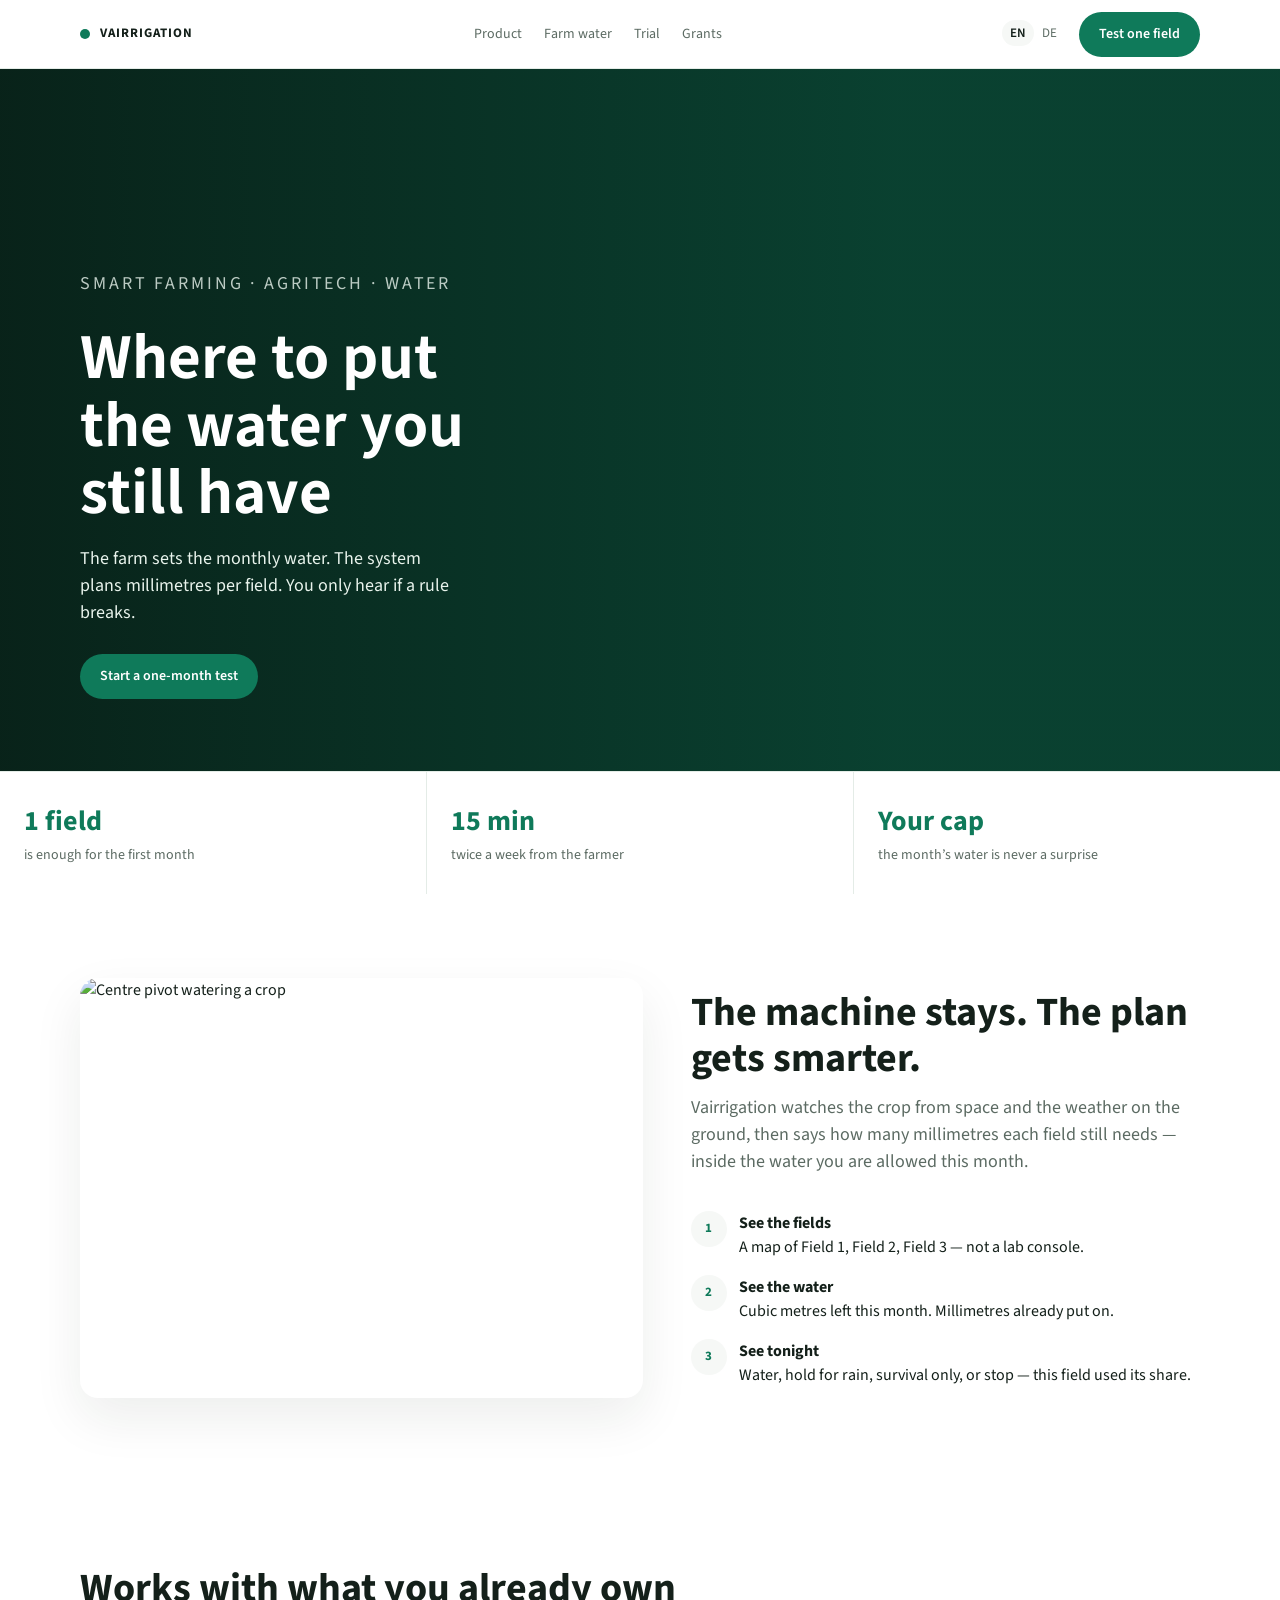
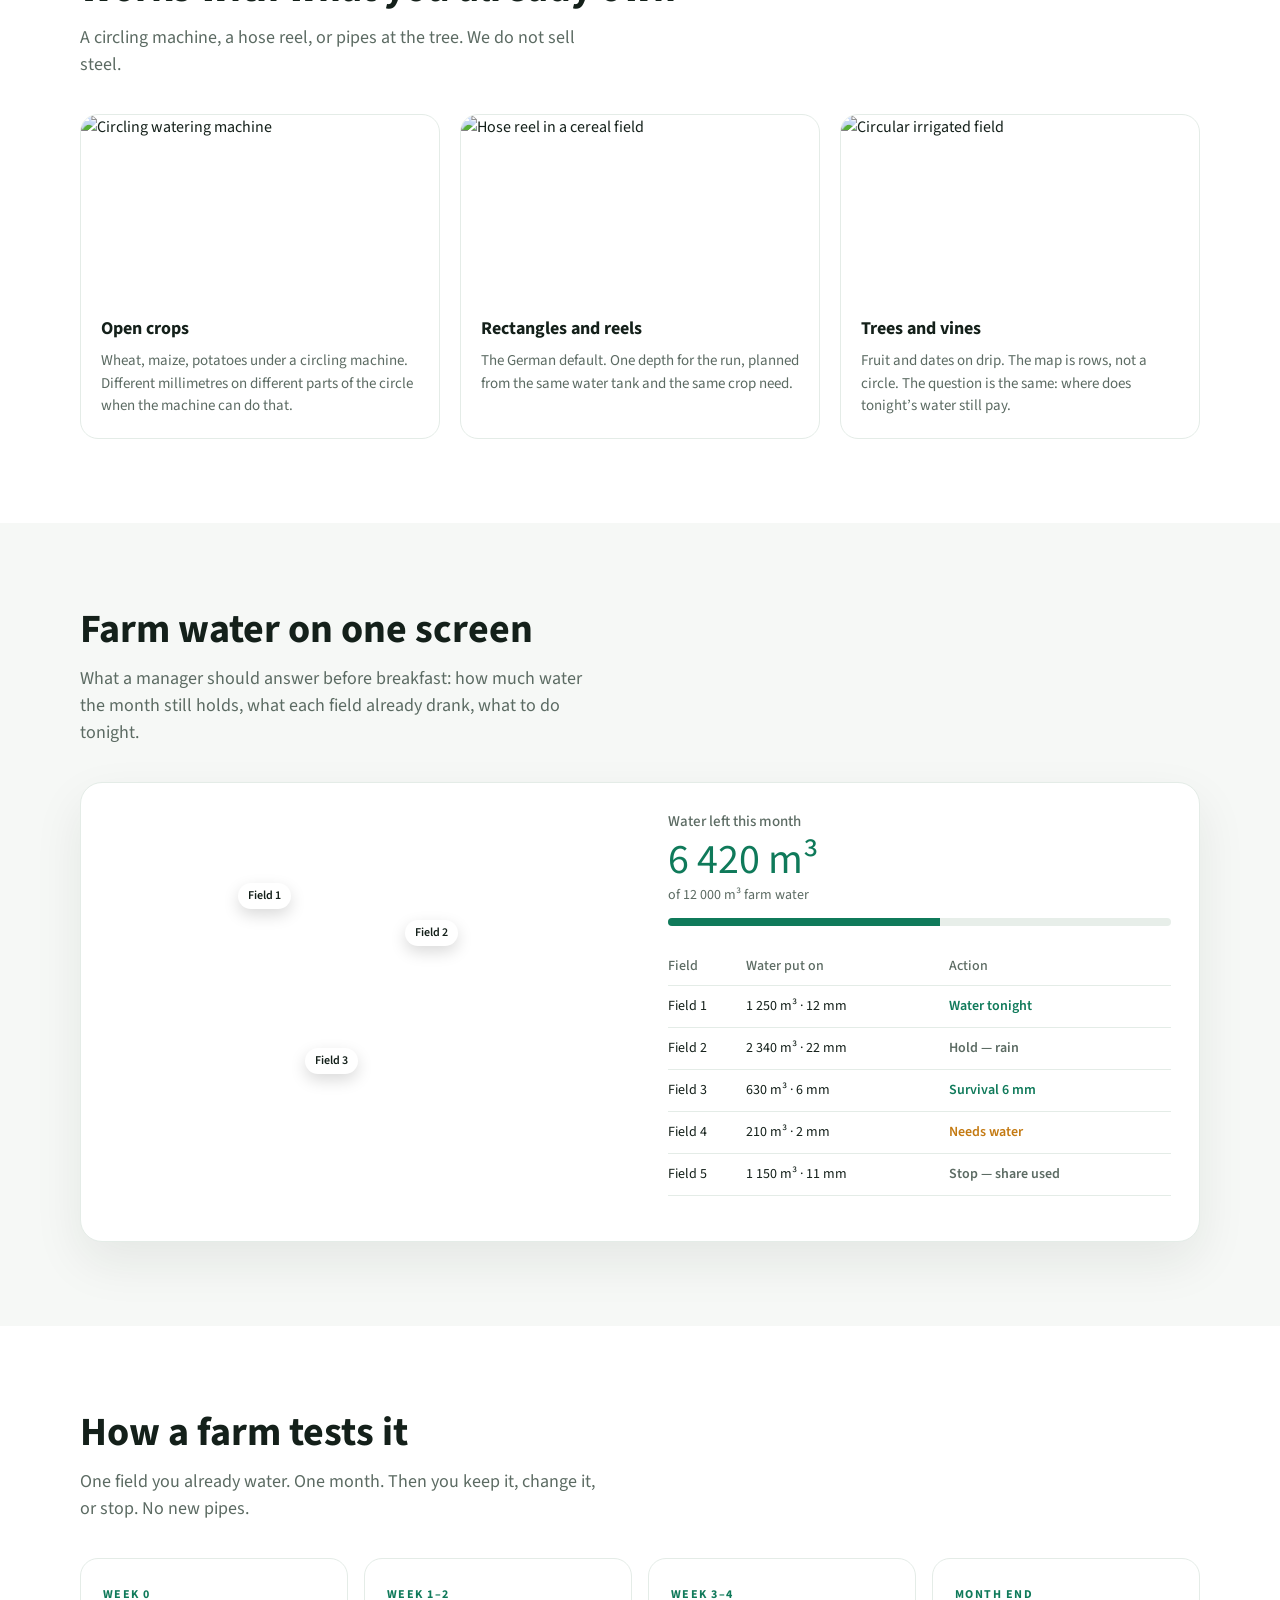
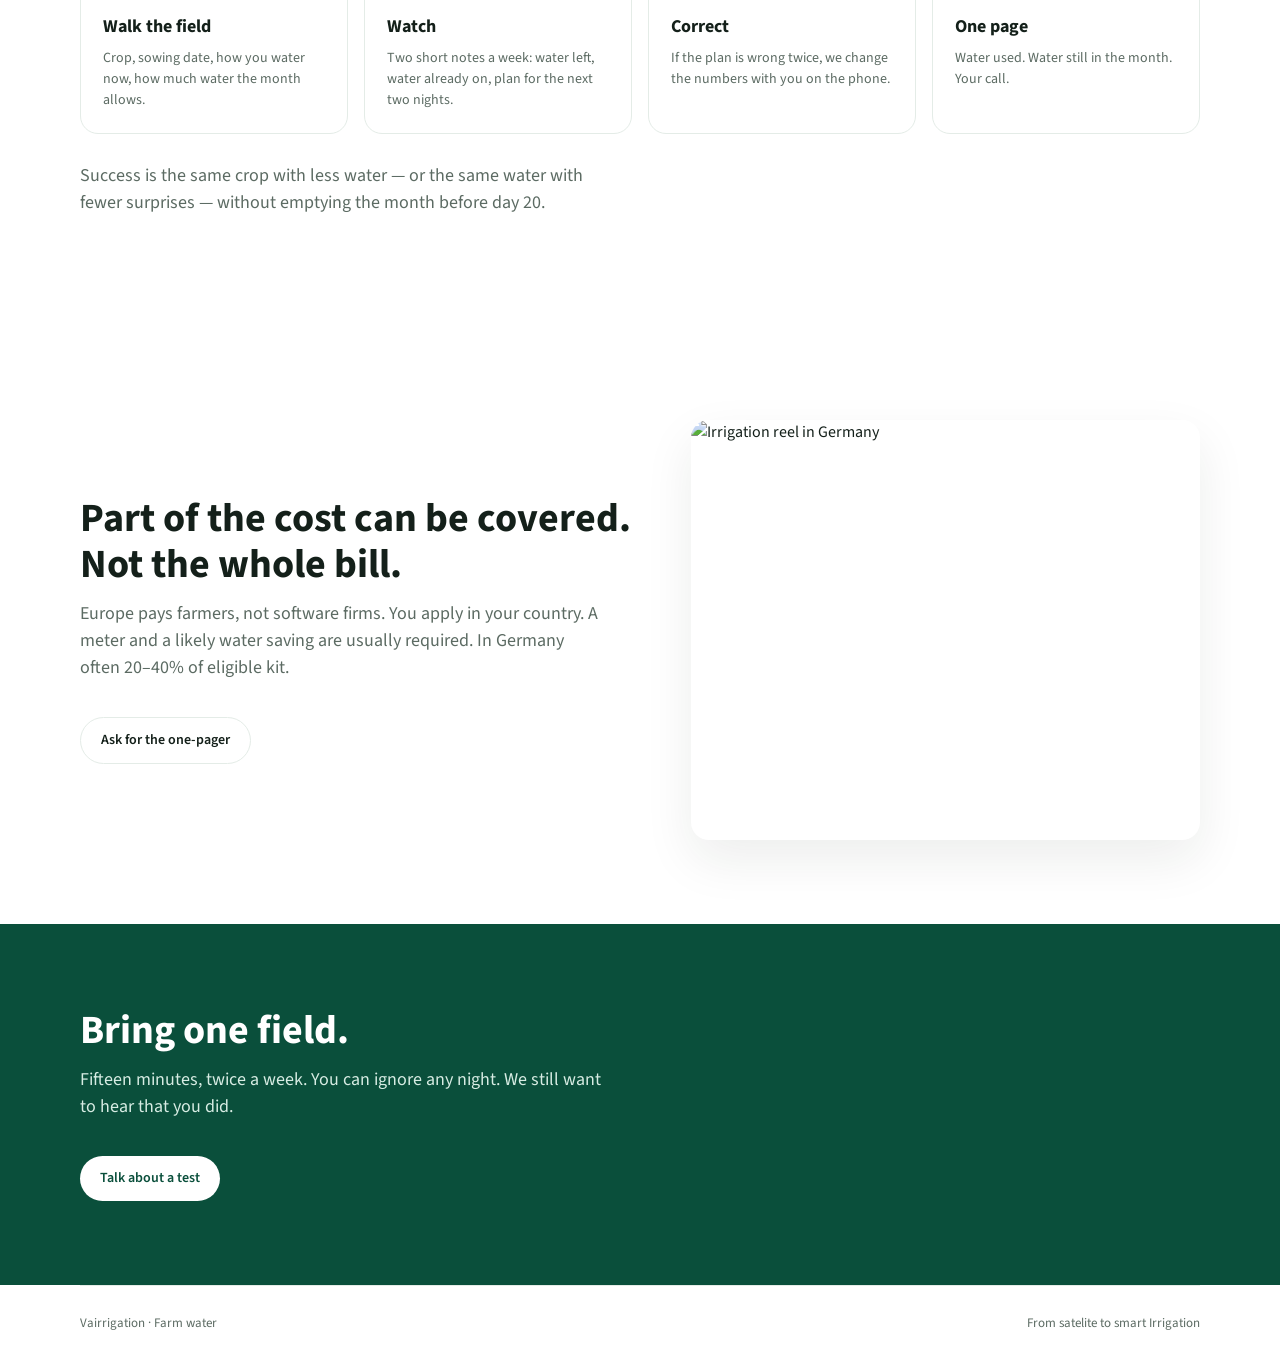
==== index.html @ 5b52a4b7 "Add files via upload" ====
<!DOCTYPE html>
<html lang="en">
<head>
  <meta charset="utf-8" />
  <meta name="viewport" content="width=device-width, initial-scale=1" />
  <title>Vairrigation — Water where the crop still pays</title>
  <link rel="preconnect" href="https://fonts.googleapis.com" />
  <link href="https://fonts.googleapis.com/css2?family=Source+Sans+3:wght@400;500;600;700&display=swap" rel="stylesheet" />
  <link rel="stylesheet" href="styles.css" />
</head>
<body>
  <nav>
    <div class="wrap">
      <a class="brand" href="#top"><i></i> VAIRRIGATION</a>
      <ul>
        <li><a href="#product">Product</a></li>
        <li><a href="#water">Farm water</a></li>
        <li><a href="#trial">Trial</a></li>
        <li><a href="#grants">Grants</a></li>
      </ul>
      <div class="nav-right">
        <div class="lang"><a class="on" href="index.html">EN</a><a href="de.html">DE</a></div>
        <a class="btn" href="#trial">Test one field</a>
      </div>
    </div>
  </nav>

  <header class="hero" id="top">
    <div class="hero-bg" aria-hidden="true">
      <div class="hero-slide s1"></div>
      <div class="hero-slide s2"></div>
      <div class="hero-slide s3"></div>
    </div>
    <div class="wrap">
      <p class="kicker">Smart farming · Agritech · Water</p>
      <h1>Where to put the water you still have</h1>
      <p>The farm sets the monthly water. The system plans millimetres per field. You only hear if a rule breaks.</p>
      <div class="hero-actions">
        <a class="btn" href="#trial">Start a one-month test</a>
      </div>
    </div>
  </header>

  <div class="stats">
    <div class="wrap" style="display:contents">
      <div><strong>1 field</strong><span>is enough for the first month</span></div>
      <div><strong>15 min</strong><span>twice a week from the farmer</span></div>
      <div><strong>Your cap</strong><span>the month’s water is never a surprise</span></div>
    </div>
  </div>

  <section id="product">
    <div class="wrap split">
      <img src="images/uNB9n.jpg" alt="Centre pivot watering a crop" />
      <div>
        <h2>The machine stays. The plan gets smarter.</h2>
        <p class="lede">Vairrigation watches the crop from space and the weather on the ground, then says how many millimetres each field still needs — inside the water you are allowed this month.</p>
        <ul class="list">
          <li><span class="num">1</span><div><strong>See the fields</strong><br />A map of Field 1, Field 2, Field 3 — not a lab console.</div></li>
          <li><span class="num">2</span><div><strong>See the water</strong><br />Cubic metres left this month. Millimetres already put on.</div></li>
          <li><span class="num">3</span><div><strong>See tonight</strong><br />Water, hold for rain, survival only, or stop — this field used its share.</div></li>
        </ul>
      </div>
    </div>
  </section>

  <section>
    <div class="wrap">
      <h2>Works with what you already own</h2>
      <p class="lede">A circling machine, a hose reel, or pipes at the tree. We do not sell steel.</p>
      <div class="cards">
        <article class="card">
          <img src="images/rwv1X.jpg" alt="Circling watering machine" />
          <div>
            <h3>Open crops</h3>
            <p>Wheat, maize, potatoes under a circling machine. Different millimetres on different parts of the circle when the machine can do that.</p>
          </div>
        </article>
        <article class="card">
          <img src="images/AExFt.jpg" alt="Hose reel in a cereal field" />
          <div>
            <h3>Rectangles and reels</h3>
            <p>The German default. One depth for the run, planned from the same water tank and the same crop need.</p>
          </div>
        </article>
        <article class="card">
          <img src="images/iKPam.jpg" alt="Circular irrigated field" />
          <div>
            <h3>Trees and vines</h3>
            <p>Fruit and dates on drip. The map is rows, not a circle. The question is the same: where does tonight’s water still pay.</p>
          </div>
        </article>
      </div>
    </div>
  </section>

  <section class="dash" id="water">
    <div class="wrap">
      <h2>Farm water on one screen</h2>
      <p class="lede">What a manager should answer before breakfast: how much water the month still holds, what each field already drank, what to do tonight.</p>
      <div class="dash-frame">
        <div class="dash-map">
          <span class="pin" style="top:22%;left:28%">Field 1</span>
          <span class="pin" style="top:30%;left:58%">Field 2</span>
          <span class="pin" style="top:58%;left:40%">Field 3</span>
        </div>
        <div class="dash-side">
          <h3>Water left this month</h3>
          <div class="big">6 420 m³</div>
          <p style="color:var(--muted);font-size:14px">of 12 000 m³ farm water</p>
          <div class="bar"><span></span></div>
          <table>
            <thead>
              <tr><th>Field</th><th>Water put on</th><th>Action</th></tr>
            </thead>
            <tbody>
              <tr><td>Field 1</td><td>1 250 m³ · 12 mm</td><td class="tag go">Water tonight</td></tr>
              <tr><td>Field 2</td><td>2 340 m³ · 22 mm</td><td class="tag wait">Hold — rain</td></tr>
              <tr><td>Field 3</td><td>630 m³ · 6 mm</td><td class="tag go">Survival 6 mm</td></tr>
              <tr><td>Field 4</td><td>210 m³ · 2 mm</td><td class="tag alert">Needs water</td></tr>
              <tr><td>Field 5</td><td>1 150 m³ · 11 mm</td><td class="tag wait">Stop — share used</td></tr>
            </tbody>
          </table>
        </div>
      </div>
    </div>
  </section>

  <section id="trial">
    <div class="wrap">
      <h2>How a farm tests it</h2>
      <p class="lede">One field you already water. One month. Then you keep it, change it, or stop. No new pipes.</p>
      <div class="steps">
        <div class="step"><span>Week 0</span><h3>Walk the field</h3><p>Crop, sowing date, how you water now, how much water the month allows.</p></div>
        <div class="step"><span>Week 1–2</span><h3>Watch</h3><p>Two short notes a week: water left, water already on, plan for the next two nights.</p></div>
        <div class="step"><span>Week 3–4</span><h3>Correct</h3><p>If the plan is wrong twice, we change the numbers with you on the phone.</p></div>
        <div class="step"><span>Month end</span><h3>One page</h3><p>Water used. Water still in the month. Your call.</p></div>
      </div>
      <p class="lede" style="margin-top:28px">Success is the same crop with less water — or the same water with fewer surprises — without emptying the month before day 20.</p>
    </div>
  </section>

  <section id="grants">
    <div class="wrap split">
      <div>
        <h2>Part of the cost can be covered. Not the whole bill.</h2>
        <p class="lede">Europe pays farmers, not software firms. You apply in your country. A meter and a likely water saving are usually required. In Germany often 20–40% of eligible kit.</p>
        <a class="btn ghost" href="mailto:hello@vairrigation.com">Ask for the one-pager</a>
      </div>
      <img src="images/AExFt.jpg" alt="Irrigation reel in Germany" />
    </div>
  </section>

  <section class="cta">
    <div class="wrap">
      <h2>Bring one field.</h2>
      <p class="lede">Fifteen minutes, twice a week. You can ignore any night. We still want to hear that you did.</p>
      <a class="btn" href="mailto:hello@vairrigation.com">Talk about a test</a>
    </div>
  </section>

  <div class="wrap">
    <footer>
      <span>Vairrigation · Farm water</span>
      <span>From satelite to smart Irrigation</span>
    </footer>
  </div>
</body>
</html>
---- styles.css ----
:root {
  --green: #0f7a5a;
  --green-dark: #0a4f3b;
  --ink: #14201a;
  --muted: #5c6b63;
  --line: #e4ece7;
  --paper: #f6f8f6;
  --white: #ffffff;
  --amber: #c47a12;
  --radius: 18px;
  --shadow: 0 20px 50px rgba(20, 32, 26, 0.08);
  --max: 1120px;
}
* { box-sizing: border-box; margin: 0; padding: 0; }
html { scroll-behavior: smooth; }
body {
  font-family: "Source Sans 3", "Segoe UI", sans-serif;
  color: var(--ink);
  background: var(--white);
  line-height: 1.5;
}
img { max-width: 100%; display: block; }
a { color: inherit; text-decoration: none; }
.wrap { width: min(var(--max), calc(100% - 40px)); margin: 0 auto; }

nav {
  position: sticky; top: 0; z-index: 20;
  background: rgba(255,255,255,0.92);
  backdrop-filter: blur(12px);
  border-bottom: 1px solid var(--line);
}
nav .wrap { display: flex; align-items: center; justify-content: space-between; height: 68px; gap: 16px; }
.brand { display: flex; align-items: center; gap: 10px; font-weight: 700; letter-spacing: 0.08em; font-size: 13px; }
.brand i { width: 10px; height: 10px; background: var(--green); border-radius: 50%; display: inline-block; }
nav ul { display: flex; gap: 22px; list-style: none; font-size: 14px; color: var(--muted); }
nav ul a:hover { color: var(--ink); }
.nav-right { display: flex; align-items: center; gap: 14px; }
.lang { font-size: 13px; color: var(--muted); }
.lang a { padding: 4px 8px; border-radius: 999px; }
.lang a.on { background: var(--paper); color: var(--ink); font-weight: 600; }
.btn {
  display: inline-flex; align-items: center; justify-content: center;
  background: var(--green); color: white; border: 0;
  padding: 12px 20px; border-radius: 999px; font-weight: 600; font-size: 14px;
}
.btn.ghost { background: transparent; color: var(--ink); border: 1px solid var(--line); }
.btn:hover { background: var(--green-dark); color: white; }

.hero {
  position: relative; min-height: 78vh;
  display: grid; align-items: end;
  color: white;
  background: #0a4f3b;
  overflow: hidden;
}
.hero-bg {
  position: absolute; inset: 0;
  pointer-events: none;
}
.hero-slide {
  position: absolute; inset: -8%;
  background-position: center;
  background-size: cover;
  background-repeat: no-repeat;
  opacity: 0;
  animation: heroFade 36s ease-in-out infinite, heroDrift 36s ease-in-out infinite;
}
.hero-slide.s1 {
  background-image: url("images/hero1-web.jpg");
  animation-delay: 0s, 0s;
}
.hero-slide.s2 {
  background-image: url("images/hero2-web.jpg");
  animation-delay: 12s, 12s;
}
.hero-slide.s3 {
  background-image: url("images/hero3-web.jpg");
  animation-delay: 24s, 24s;
}
@keyframes heroFade {
  0% { opacity: 0; }
  8% { opacity: 1; }
  30% { opacity: 1; }
  38% { opacity: 0; }
  100% { opacity: 0; }
}
@keyframes heroDrift {
  0% { transform: scale(1.08) translate(0, 0); }
  50% { transform: scale(1.12) translate(-1.5%, -1%); }
  100% { transform: scale(1.08) translate(0, 0); }
}
.hero::before {
  content: ""; position: absolute; inset: 0;
  background: linear-gradient(90deg, rgba(8,22,16,0.78) 0%, rgba(8,22,16,0.25) 70%);
  z-index: 1;
}
.hero .wrap { position: relative; z-index: 2; padding: 80px 0 72px; }
@media (prefers-reduced-motion: reduce) {
  .hero-slide { animation: none; opacity: 0; transform: none; }
  .hero-slide.s1 { opacity: 1; }
}
.kicker { letter-spacing: 0.16em; text-transform: uppercase; font-size: 12px; opacity: 0.8; margin-bottom: 16px; }
.hero h1 { font-size: clamp(36px, 6vw, 64px); line-height: 1.05; max-width: 14ch; font-weight: 650; }
.hero p { max-width: 42ch; margin: 18px 0 28px; font-size: 18px; color: #e8f3ec; }
.hero-actions { display: flex; gap: 12px; flex-wrap: wrap; }

.stats {
  display: grid; grid-template-columns: repeat(3, 1fr);
  gap: 1px; background: var(--line);
  border-top: 1px solid var(--line);
}
.stats div { background: white; padding: 28px 24px; }
.stats strong { display: block; font-size: 28px; color: var(--green); }
.stats span { color: var(--muted); font-size: 14px; }

section { padding: 84px 0; }
h2 { font-size: clamp(28px, 4vw, 40px); line-height: 1.15; margin-bottom: 12px; }
.lede { color: var(--muted); max-width: 58ch; margin-bottom: 36px; font-size: 18px; }

.split { display: grid; grid-template-columns: 1.05fr 0.95fr; gap: 48px; align-items: center; }
.split img { border-radius: var(--radius); box-shadow: var(--shadow); height: 420px; width: 100%; object-fit: cover; }
.list { list-style: none; display: grid; gap: 16px; }
.list li { display: grid; grid-template-columns: 36px 1fr; gap: 12px; }
.num {
  width: 36px; height: 36px; border-radius: 50%;
  background: var(--paper); color: var(--green); display: grid; place-items: center; font-weight: 700; font-size: 13px;
}

.cards { display: grid; grid-template-columns: repeat(3, 1fr); gap: 20px; }
.card { border: 1px solid var(--line); border-radius: var(--radius); overflow: hidden; background: white; }
.card img { height: 180px; width: 100%; object-fit: cover; }
.card div { padding: 20px; }
.card h3 { margin-bottom: 8px; font-size: 18px; }
.card p { color: var(--muted); font-size: 15px; }

.dash {
  background: var(--paper);
}
.dash-frame {
  background: white; border-radius: 22px; box-shadow: var(--shadow);
  display: grid; grid-template-columns: 1fr 1fr; min-height: 460px; overflow: hidden;
  border: 1px solid var(--line);
}
.dash-map {
  background: url("images/ijAnb.jpg") center/cover no-repeat; position: relative; min-height: 360px;
}
.pin {
  position: absolute; background: white; border-radius: 999px; padding: 4px 10px;
  font-size: 12px; font-weight: 600; box-shadow: 0 6px 16px rgba(0,0,0,0.15);
}
.dash-side { padding: 28px; }
.dash-side h3 { font-size: 15px; color: var(--muted); font-weight: 500; }
.big { font-size: 42px; color: var(--green); line-height: 1; margin: 6px 0 4px; }
.bar { height: 8px; background: #e7eee9; border-radius: 99px; margin: 12px 0 22px; overflow: hidden; }
.bar span { display: block; height: 100%; width: 54%; background: var(--green); }
table { width: 100%; border-collapse: collapse; font-size: 14px; }
th { text-align: left; color: var(--muted); font-weight: 500; padding: 8px 0; border-bottom: 1px solid var(--line); }
td { padding: 10px 0; border-bottom: 1px solid var(--line); }
.tag { font-weight: 600; }
.tag.go { color: var(--green); }
.tag.wait { color: var(--muted); }
.tag.alert { color: var(--amber); }

.steps { display: grid; grid-template-columns: repeat(4, 1fr); gap: 16px; }
.step { background: white; border: 1px solid var(--line); border-radius: var(--radius); padding: 22px; }
.step span { color: var(--green); font-size: 12px; letter-spacing: 0.12em; text-transform: uppercase; font-weight: 700; }
.step h3 { margin: 8px 0; font-size: 18px; }
.step p { color: var(--muted); font-size: 14px; }

.cta {
  background: var(--green-dark); color: white;
}
.cta h2 { color: white; }
.cta p { color: #d7ece3; }
.cta .btn { background: white; color: var(--green-dark); }

footer {
  padding: 28px 0; border-top: 1px solid var(--line);
  display: flex; justify-content: space-between; color: var(--muted); font-size: 13px;
}

@media (max-width: 900px) {
  nav ul { display: none; }
  .split, .cards, .dash-frame, .steps, .stats { grid-template-columns: 1fr; }
  .hero { min-height: 70vh; }
}
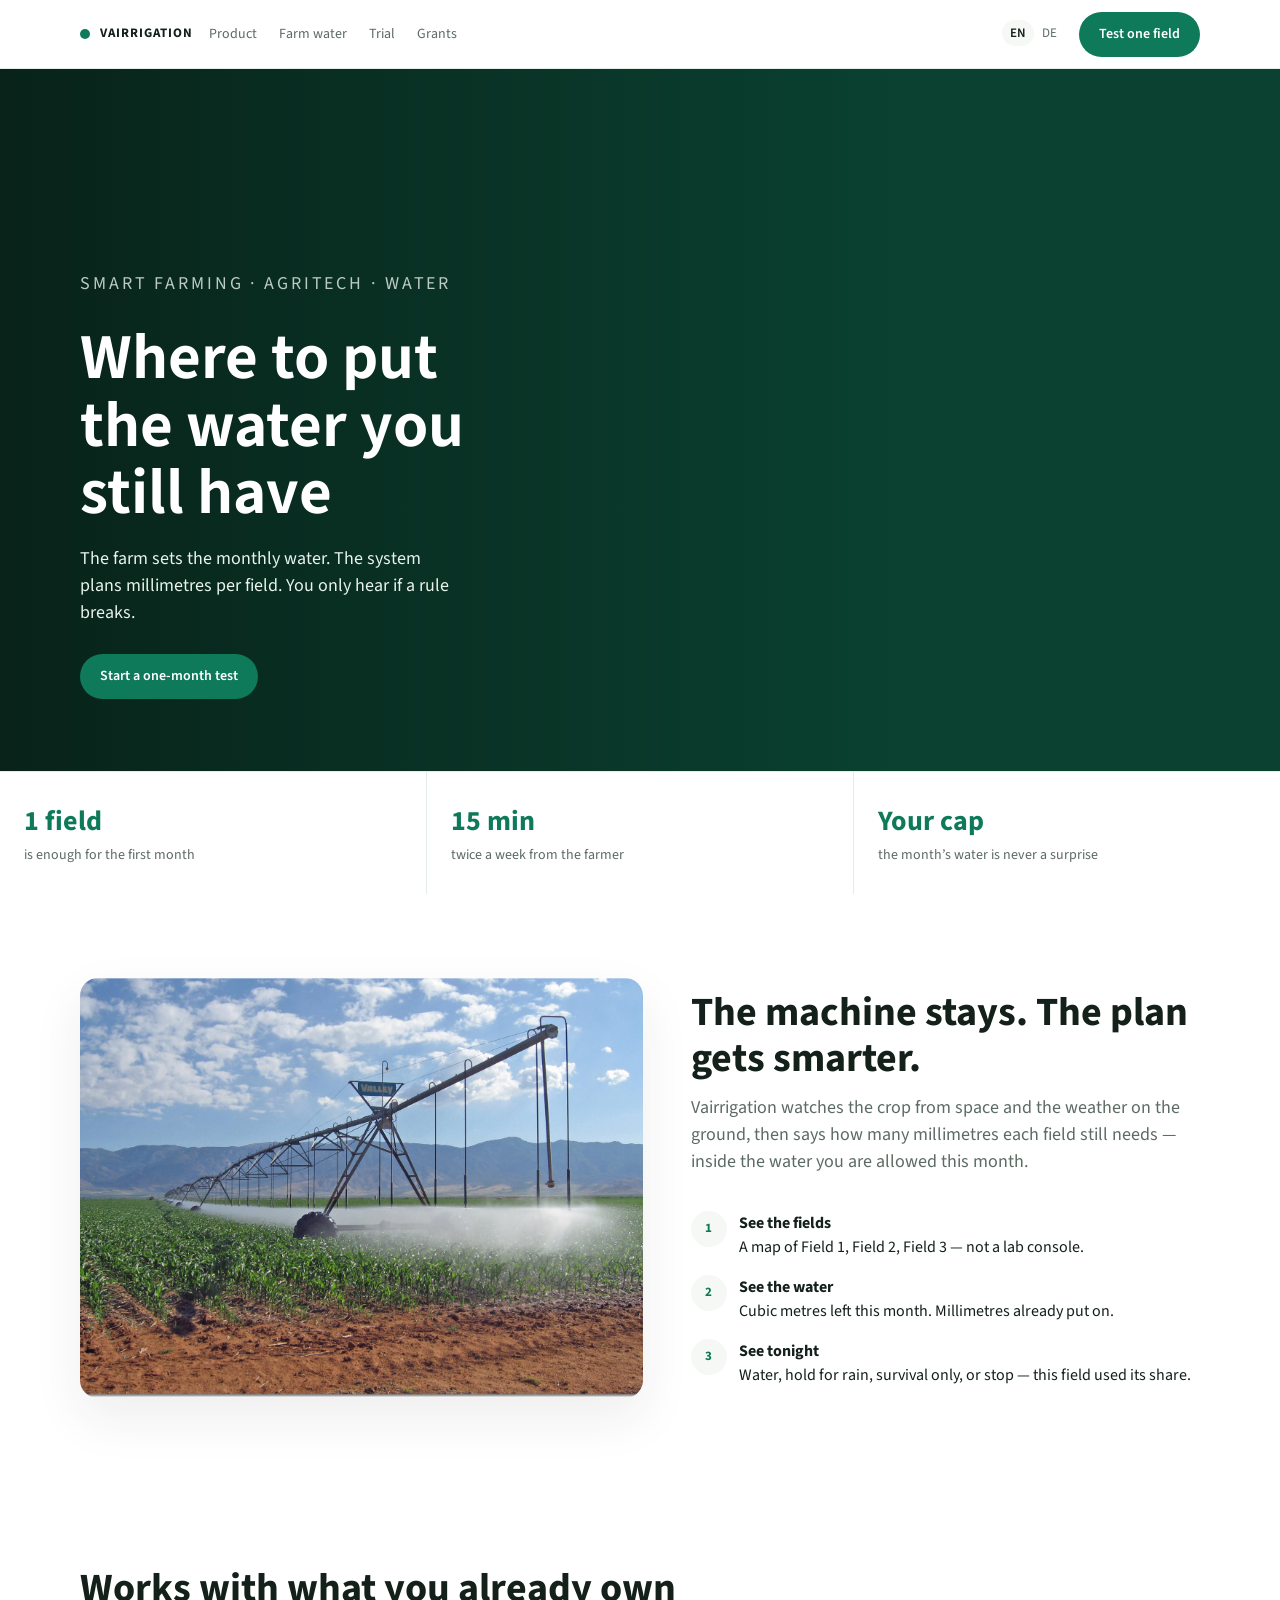
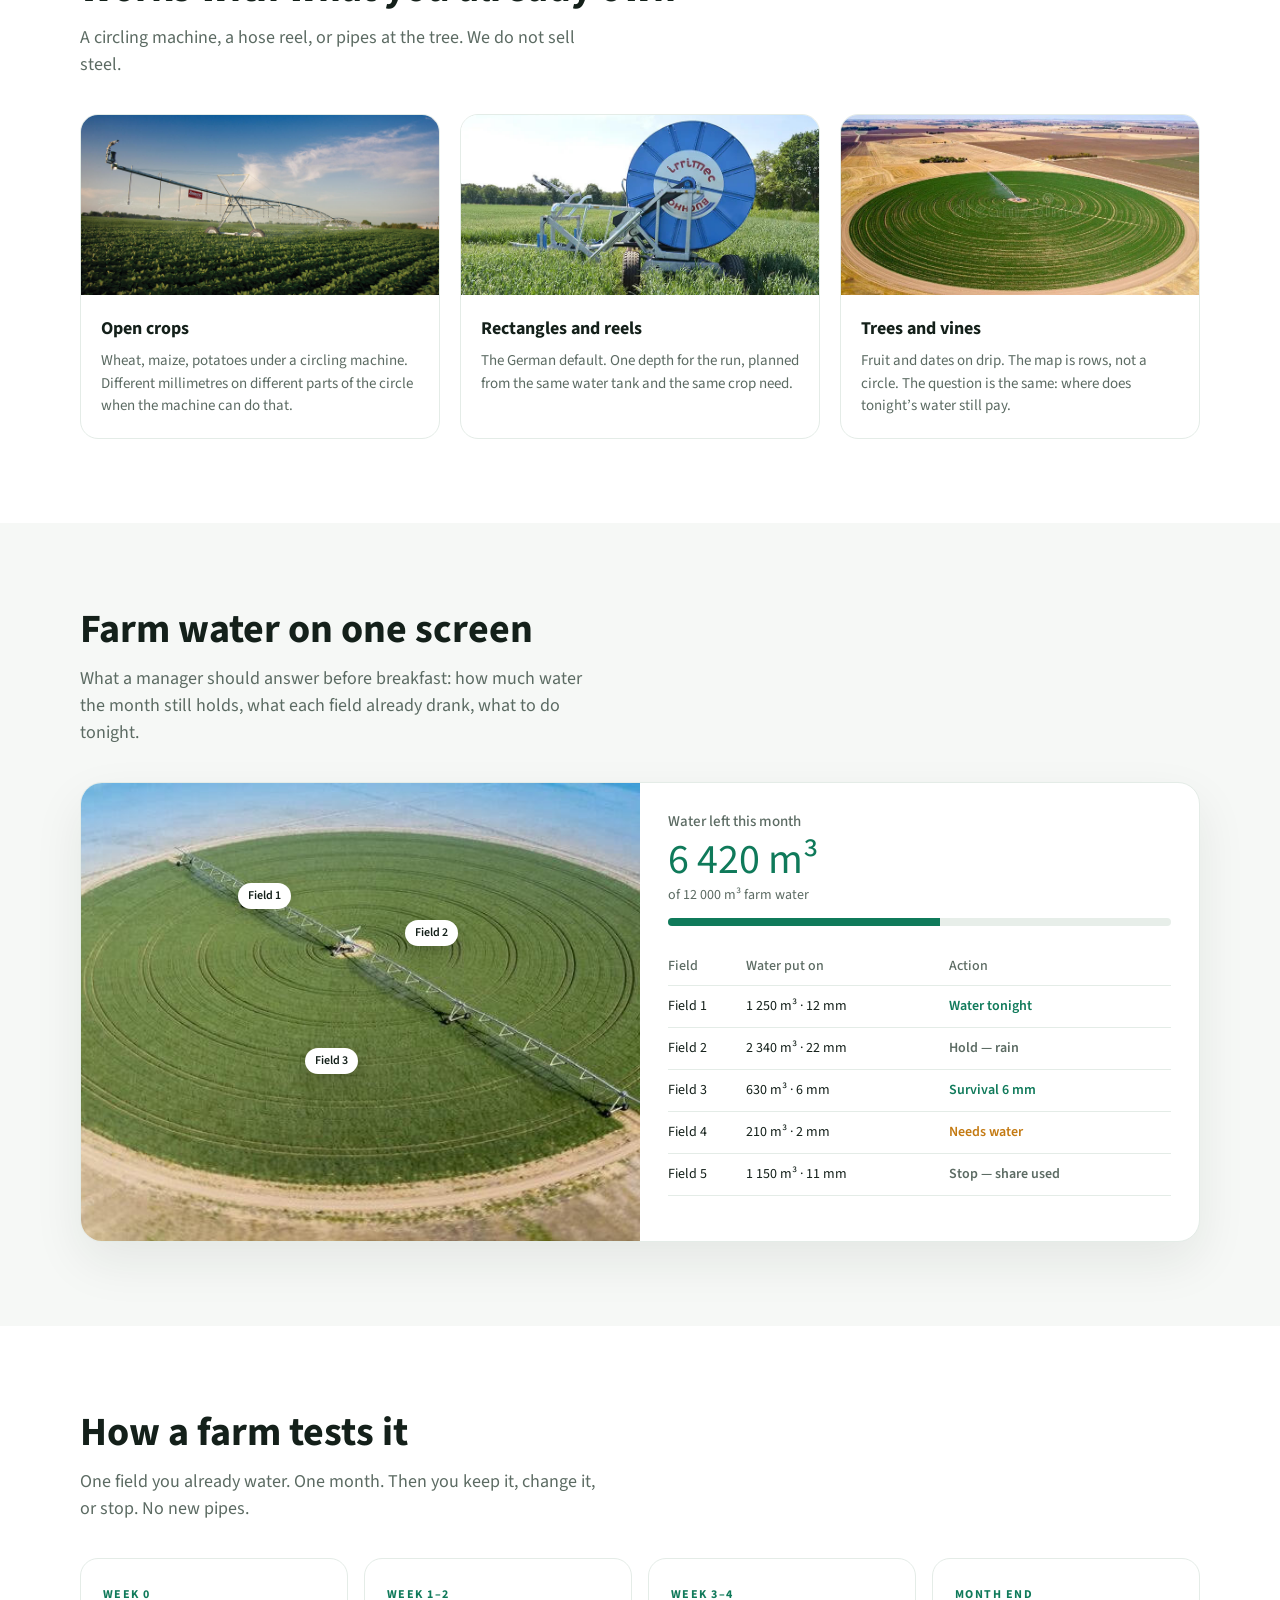
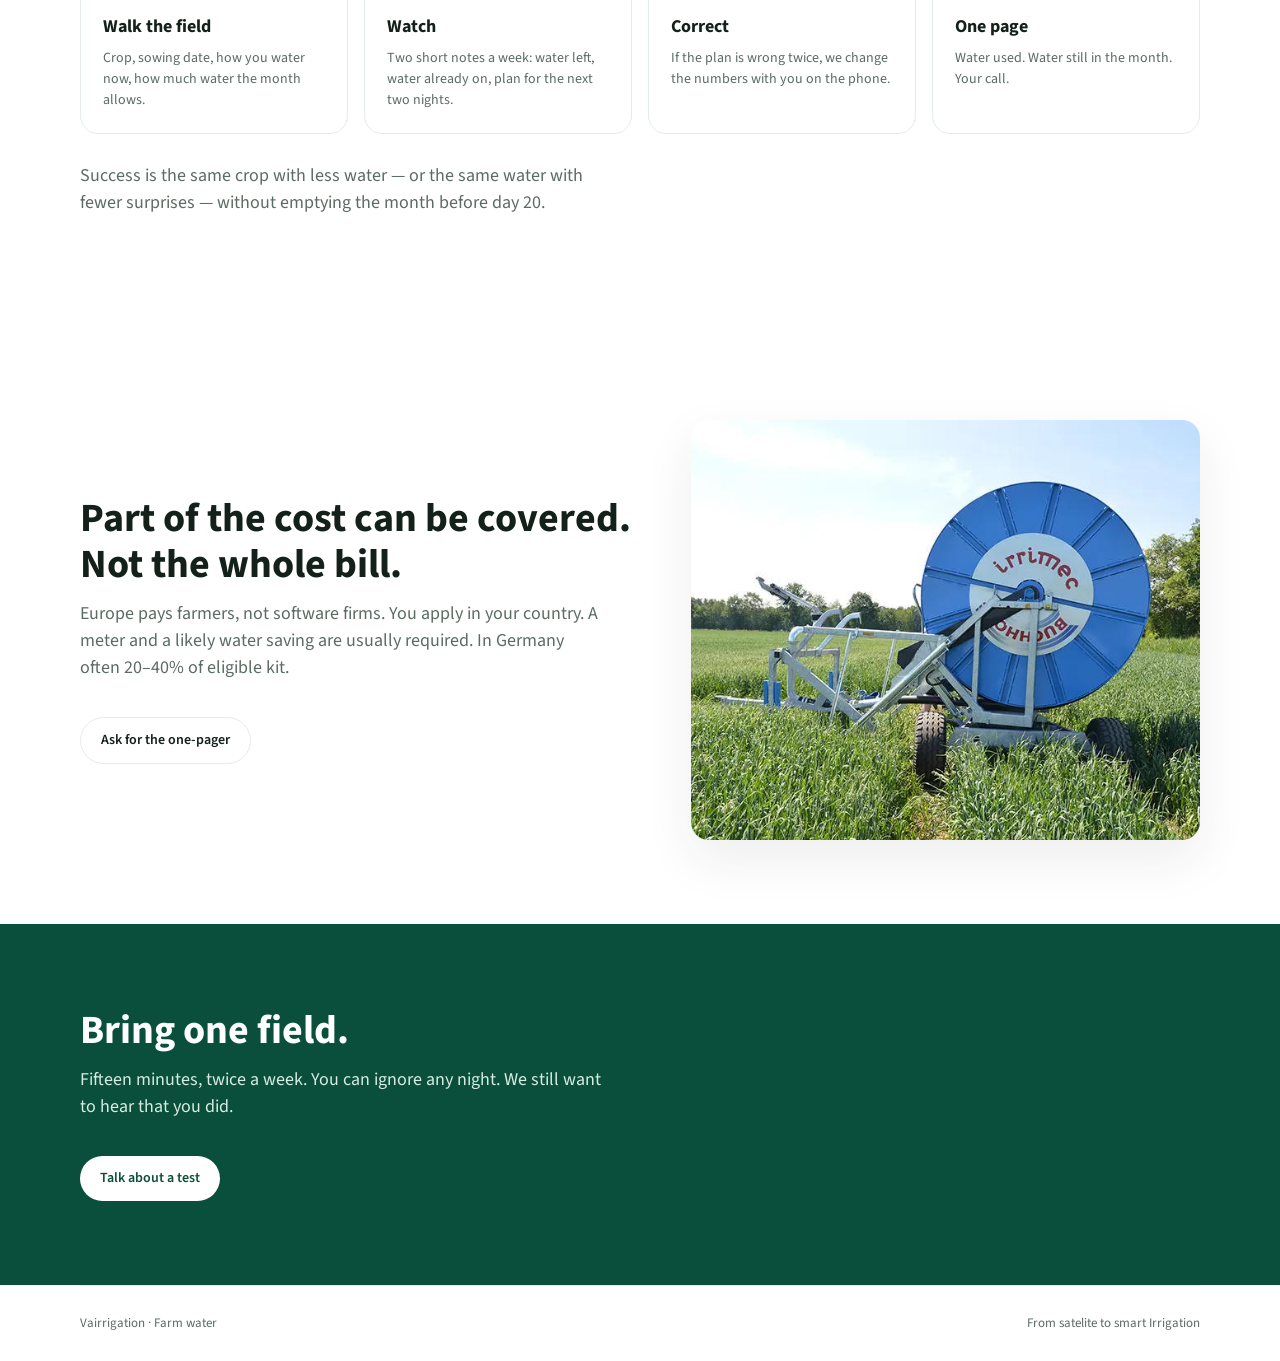
==== commit 73f2dd5d: "Add accessible mobile navigation and focus improvements Co-authored-by: rwx-777 <26744048+rwx-777@us" ====
--- a/index.html
+++ b/index.html
@@ -9,22 +9,26 @@
   <link rel="stylesheet" href="styles.css" />
 </head>
 <body>
-  <nav>
+  <nav aria-label="Primary">
     <div class="wrap">
-      <a class="brand" href="#top"><i></i> VAIRRIGATION</a>
-      <ul>
-        <li><a href="#product">Product</a></li>
-        <li><a href="#water">Farm water</a></li>
-        <li><a href="#trial">Trial</a></li>
-        <li><a href="#grants">Grants</a></li>
-      </ul>
-      <div class="nav-right">
-        <div class="lang"><a class="on" href="index.html">EN</a><a href="de.html">DE</a></div>
-        <a class="btn" href="#trial">Test one field</a>
+      <a class="brand" href="#top"><i aria-hidden="true"></i> VAIRRIGATION</a>
+      <button class="menu-toggle" type="button" aria-label="Toggle navigation menu" aria-expanded="false" aria-controls="primary-navigation">Menu</button>
+      <div class="nav-menu" id="primary-navigation">
+        <ul>
+          <li><a href="#product">Product</a></li>
+          <li><a href="#water">Farm water</a></li>
+          <li><a href="#trial">Trial</a></li>
+          <li><a href="#grants">Grants</a></li>
+        </ul>
+        <div class="nav-right">
+          <div class="lang"><a class="on" href="index.html">EN</a><a href="de.html">DE</a></div>
+          <a class="btn" href="#trial">Test one field</a>
+        </div>
       </div>
     </div>
   </nav>
 
+  <main>
   <header class="hero" id="top">
     <div class="hero-bg" aria-hidden="true">
       <div class="hero-slide s1"></div>
@@ -109,18 +113,20 @@
           <div class="big">6 420 m³</div>
           <p style="color:var(--muted);font-size:14px">of 12 000 m³ farm water</p>
           <div class="bar"><span></span></div>
-          <table>
-            <thead>
-              <tr><th>Field</th><th>Water put on</th><th>Action</th></tr>
-            </thead>
-            <tbody>
-              <tr><td>Field 1</td><td>1 250 m³ · 12 mm</td><td class="tag go">Water tonight</td></tr>
-              <tr><td>Field 2</td><td>2 340 m³ · 22 mm</td><td class="tag wait">Hold — rain</td></tr>
-              <tr><td>Field 3</td><td>630 m³ · 6 mm</td><td class="tag go">Survival 6 mm</td></tr>
-              <tr><td>Field 4</td><td>210 m³ · 2 mm</td><td class="tag alert">Needs water</td></tr>
-              <tr><td>Field 5</td><td>1 150 m³ · 11 mm</td><td class="tag wait">Stop — share used</td></tr>
-            </tbody>
-          </table>
+          <div class="table-wrap">
+            <table>
+              <thead>
+                <tr><th>Field</th><th>Water put on</th><th>Action</th></tr>
+              </thead>
+              <tbody>
+                <tr><td>Field 1</td><td>1 250 m³ · 12 mm</td><td class="tag go">Water tonight</td></tr>
+                <tr><td>Field 2</td><td>2 340 m³ · 22 mm</td><td class="tag wait">Hold — rain</td></tr>
+                <tr><td>Field 3</td><td>630 m³ · 6 mm</td><td class="tag go">Survival 6 mm</td></tr>
+                <tr><td>Field 4</td><td>210 m³ · 2 mm</td><td class="tag alert">Needs water</td></tr>
+                <tr><td>Field 5</td><td>1 150 m³ · 11 mm</td><td class="tag wait">Stop — share used</td></tr>
+              </tbody>
+            </table>
+          </div>
         </div>
       </div>
     </div>
@@ -158,6 +164,7 @@
       <a class="btn" href="mailto:hello@vairrigation.com">Talk about a test</a>
     </div>
   </section>
+  </main>
 
   <div class="wrap">
     <footer>
@@ -165,5 +172,6 @@
       <span>From satelite to smart Irrigation</span>
     </footer>
   </div>
+  <script src="nav.js"></script>
 </body>
 </html>
--- a/styles.css
+++ b/styles.css
@@ -32,6 +32,25 @@
 nav .wrap { display: flex; align-items: center; justify-content: space-between; height: 68px; gap: 16px; }
 .brand { display: flex; align-items: center; gap: 10px; font-weight: 700; letter-spacing: 0.08em; font-size: 13px; }
 .brand i { width: 10px; height: 10px; background: var(--green); border-radius: 50%; display: inline-block; }
+.menu-toggle {
+  display: none;
+  align-items: center;
+  justify-content: center;
+  border: 1px solid var(--line);
+  border-radius: 999px;
+  background: var(--white);
+  color: var(--ink);
+  font-size: 14px;
+  font-weight: 600;
+  padding: 8px 14px;
+}
+.nav-menu {
+  display: flex;
+  align-items: center;
+  justify-content: space-between;
+  flex: 1;
+  gap: 16px;
+}
 nav ul { display: flex; gap: 22px; list-style: none; font-size: 14px; color: var(--muted); }
 nav ul a:hover { color: var(--ink); }
 .nav-right { display: flex; align-items: center; gap: 14px; }
@@ -45,6 +64,15 @@
 }
 .btn.ghost { background: transparent; color: var(--ink); border: 1px solid var(--line); }
 .btn:hover { background: var(--green-dark); color: white; }
+a:focus-visible,
+button:focus-visible {
+  outline: 3px solid var(--green);
+  outline-offset: 2px;
+}
+a:focus-visible {
+  text-decoration: underline;
+  text-underline-offset: 2px;
+}
 
 .hero {
   position: relative; min-height: 78vh;
@@ -154,6 +182,7 @@
 .bar { height: 8px; background: #e7eee9; border-radius: 99px; margin: 12px 0 22px; overflow: hidden; }
 .bar span { display: block; height: 100%; width: 54%; background: var(--green); }
 table { width: 100%; border-collapse: collapse; font-size: 14px; }
+.table-wrap { width: 100%; overflow-x: auto; }
 th { text-align: left; color: var(--muted); font-weight: 500; padding: 8px 0; border-bottom: 1px solid var(--line); }
 td { padding: 10px 0; border-bottom: 1px solid var(--line); }
 .tag { font-weight: 600; }
@@ -180,7 +209,34 @@
 }
 
 @media (max-width: 900px) {
-  nav ul { display: none; }
+  nav .wrap { height: auto; min-height: 68px; padding: 12px 0; align-items: flex-start; position: relative; }
+  .menu-toggle { display: inline-flex; margin-left: auto; }
+  .nav-menu {
+    display: none;
+    position: absolute;
+    top: calc(100% + 8px);
+    left: 0;
+    right: 0;
+    background: var(--white);
+    border: 1px solid var(--line);
+    border-radius: 14px;
+    box-shadow: var(--shadow);
+    padding: 14px;
+    flex-direction: column;
+    align-items: stretch;
+    gap: 14px;
+  }
+  nav.menu-open .nav-menu { display: flex; }
+  nav ul { flex-direction: column; gap: 10px; }
+  .nav-right { flex-direction: column; align-items: flex-start; gap: 12px; }
   .split, .cards, .dash-frame, .steps, .stats { grid-template-columns: 1fr; }
   .hero { min-height: 70vh; }
 }
+@media (prefers-reduced-motion: reduce) {
+  html { scroll-behavior: auto; }
+  *, *::before, *::after {
+    animation-duration: 0.01ms !important;
+    animation-iteration-count: 1 !important;
+    transition-duration: 0.01ms !important;
+  }
+}
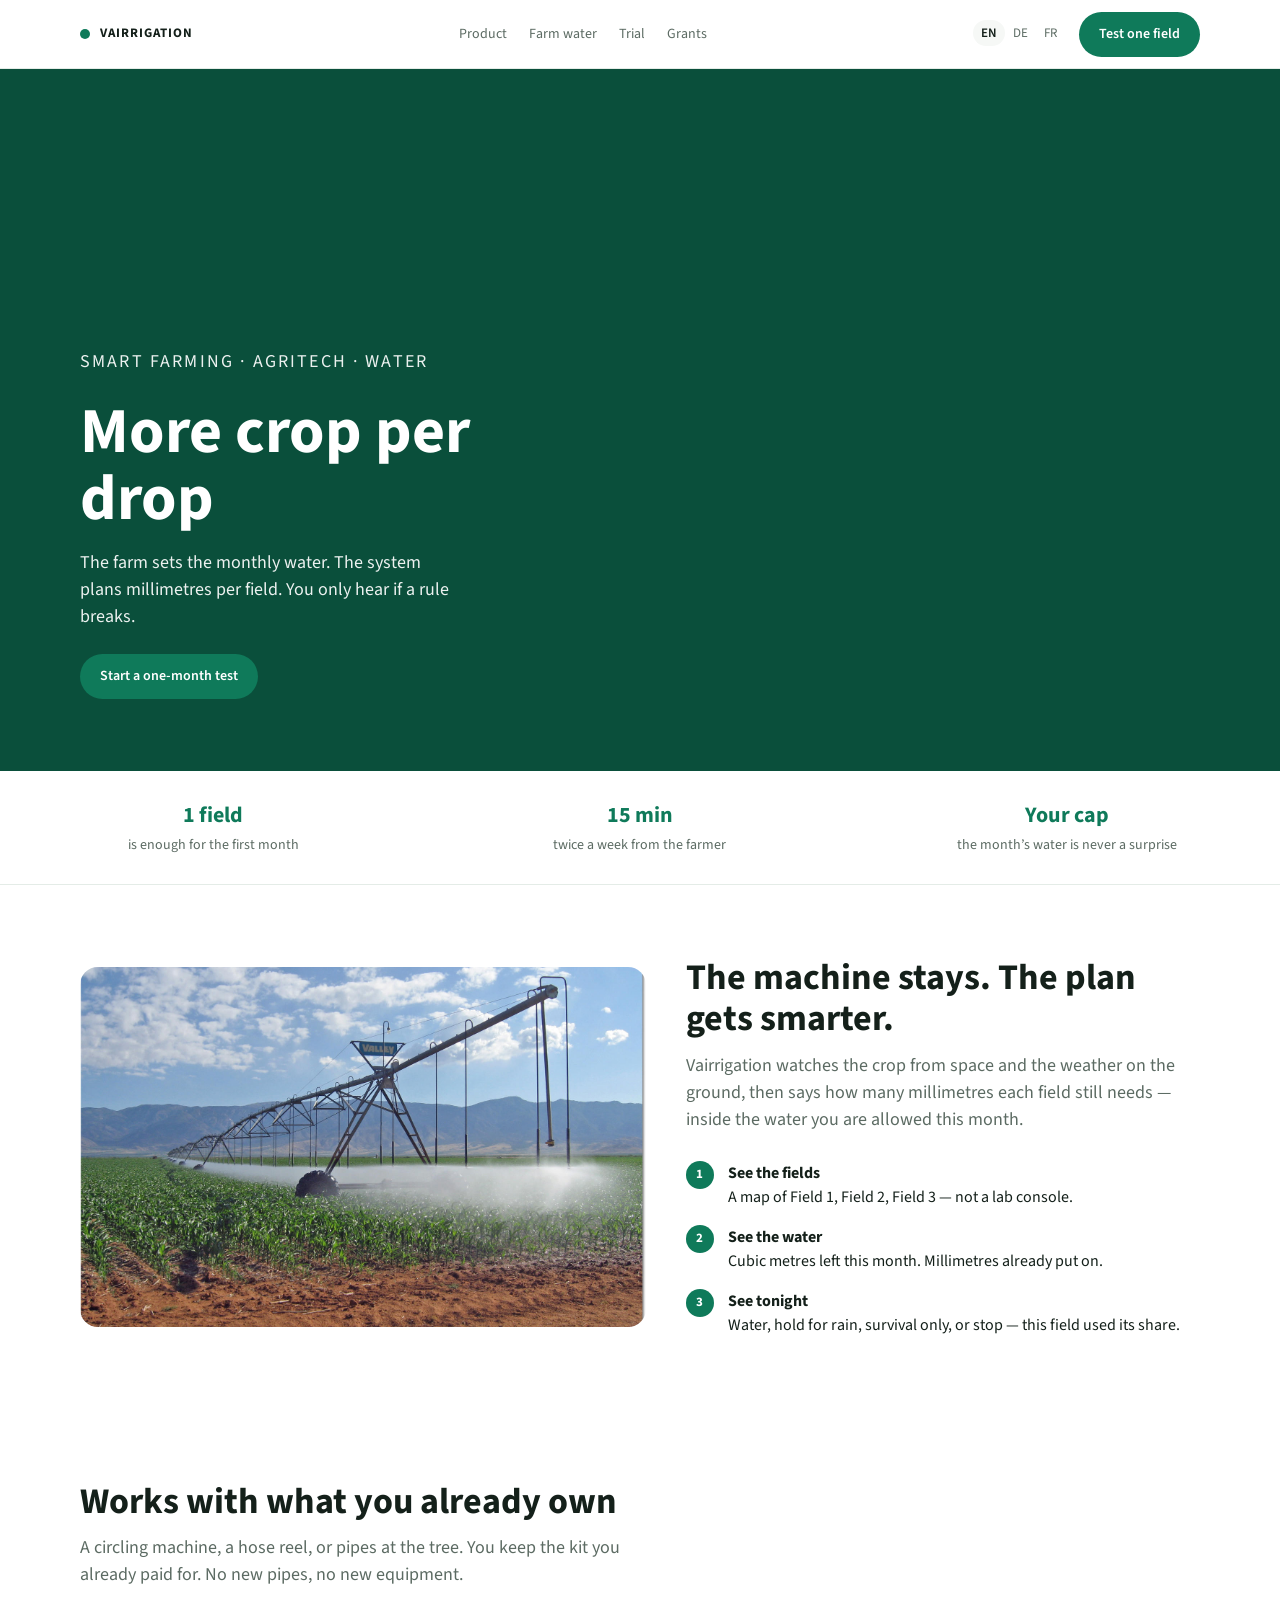
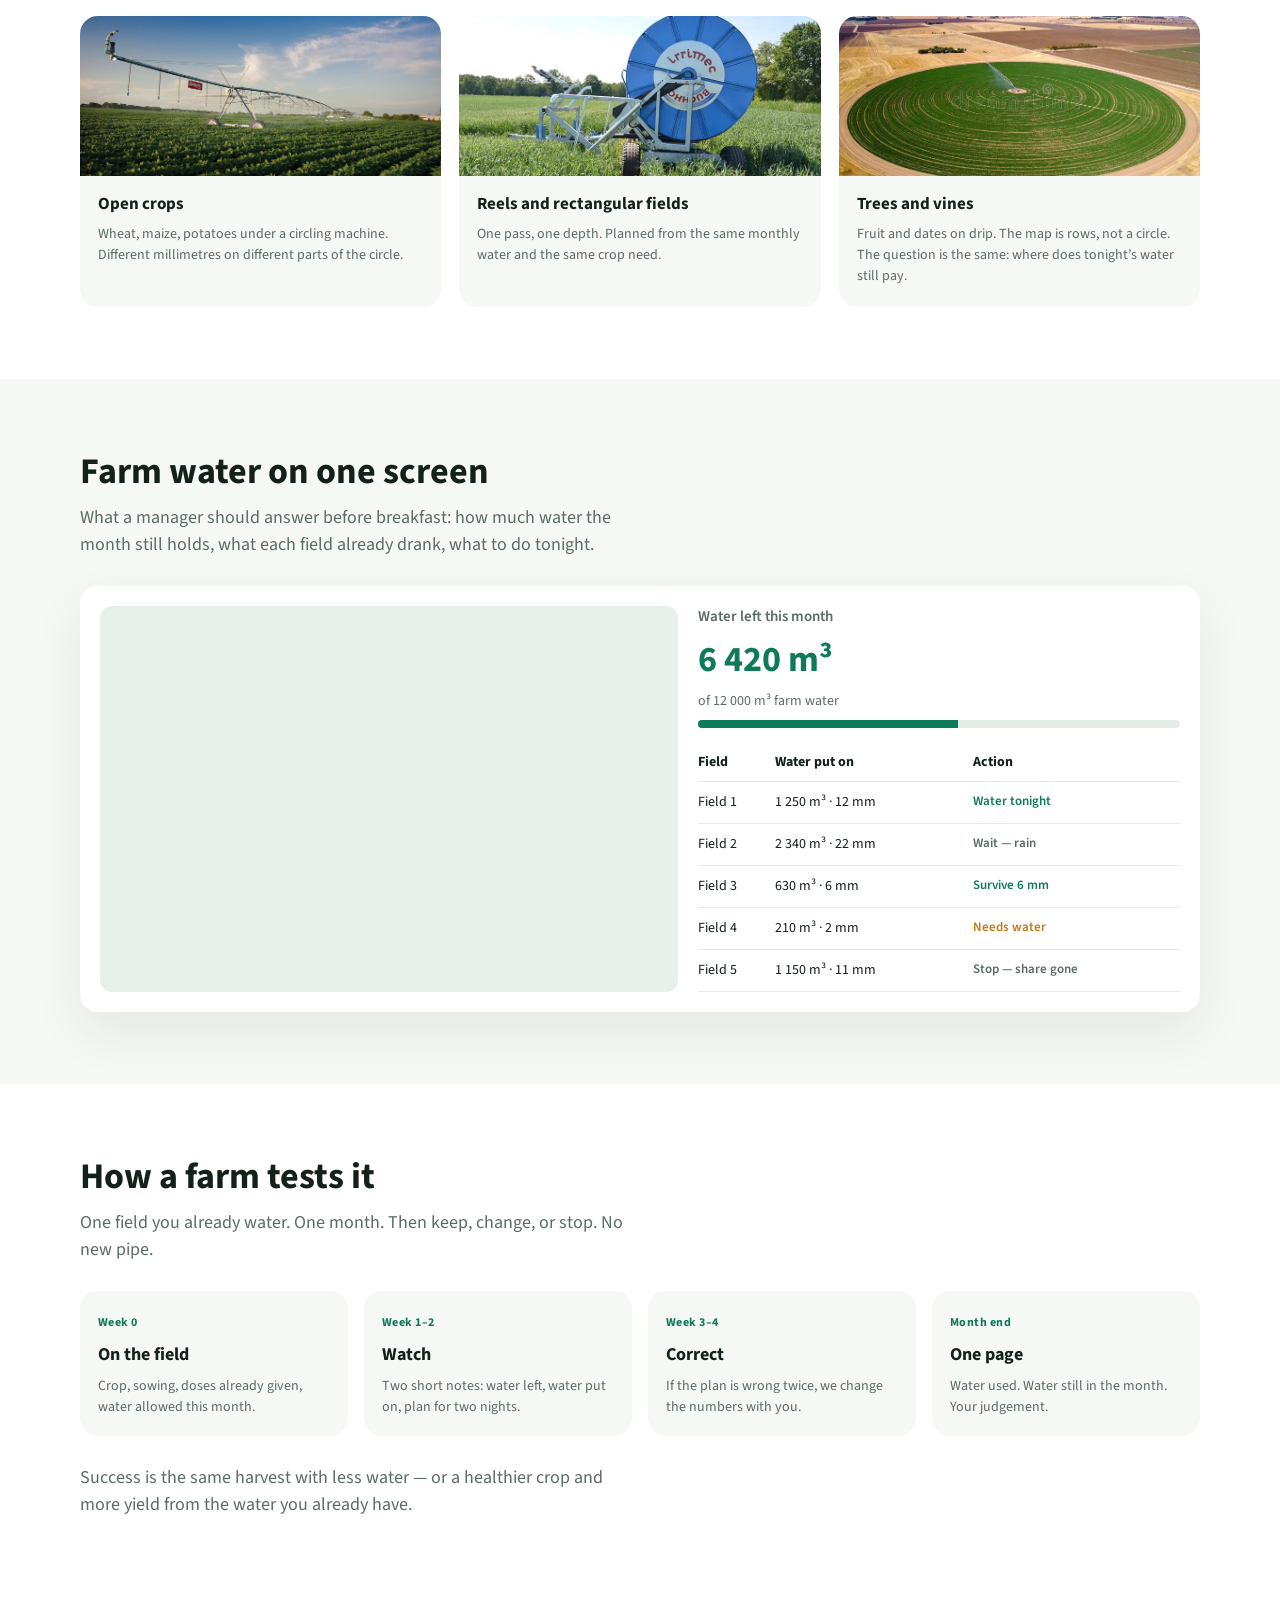
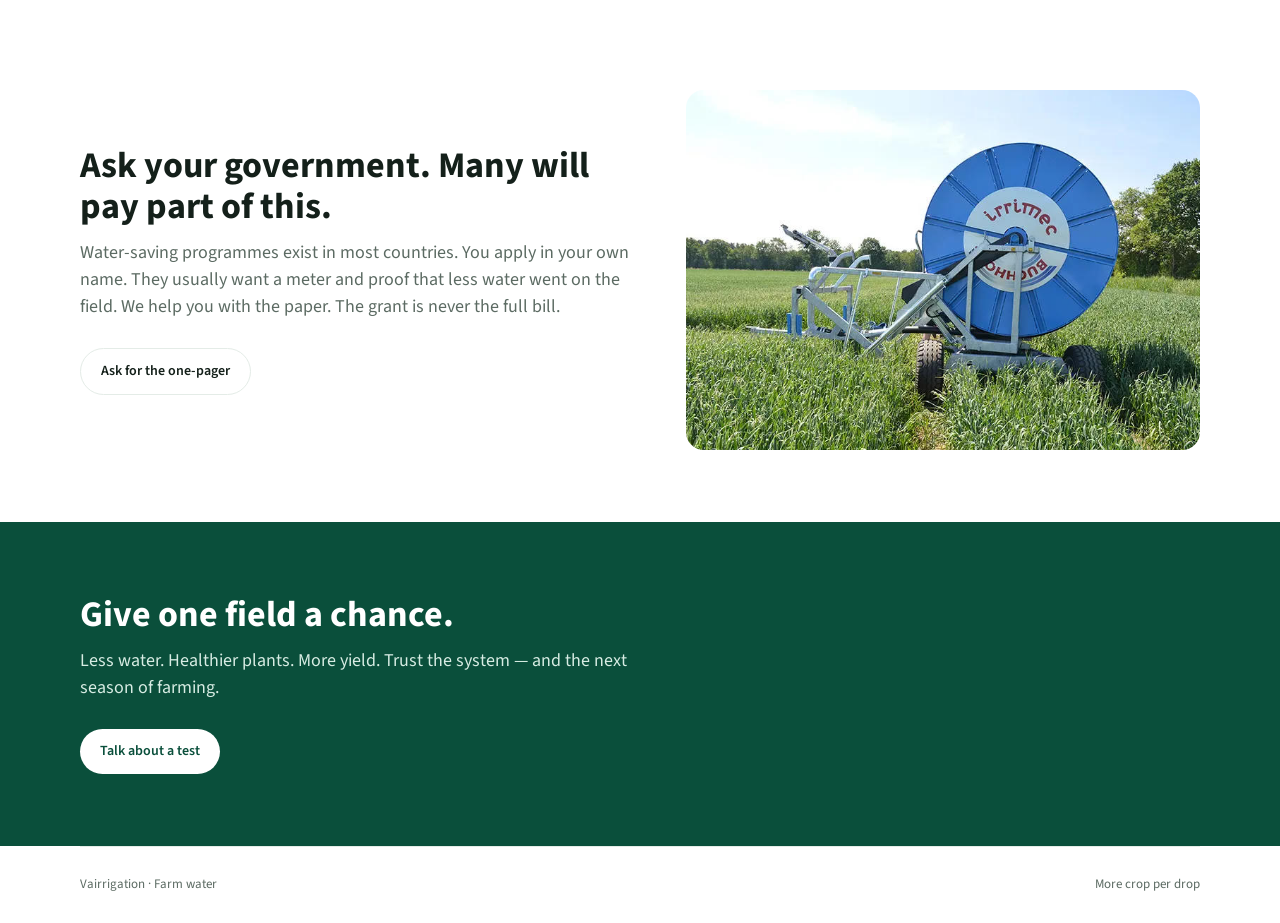
==== commit 299ae91c: "Update English homepage from current website build" ====
--- a/index.html
+++ b/index.html
@@ -3,32 +3,28 @@
 <head>
   <meta charset="utf-8" />
   <meta name="viewport" content="width=device-width, initial-scale=1" />
-  <title>Vairrigation — Water where the crop still pays</title>
+  <title>Vairrigation — More crop per drop</title>
   <link rel="preconnect" href="https://fonts.googleapis.com" />
   <link href="https://fonts.googleapis.com/css2?family=Source+Sans+3:wght@400;500;600;700&display=swap" rel="stylesheet" />
   <link rel="stylesheet" href="styles.css" />
 </head>
 <body>
-  <nav aria-label="Primary">
+  <nav>
     <div class="wrap">
-      <a class="brand" href="#top"><i aria-hidden="true"></i> VAIRRIGATION</a>
-      <button class="menu-toggle" type="button" aria-label="Toggle navigation menu" aria-expanded="false" aria-controls="primary-navigation">Menu</button>
-      <div class="nav-menu" id="primary-navigation">
-        <ul>
-          <li><a href="#product">Product</a></li>
-          <li><a href="#water">Farm water</a></li>
-          <li><a href="#trial">Trial</a></li>
-          <li><a href="#grants">Grants</a></li>
-        </ul>
-        <div class="nav-right">
-          <div class="lang"><a class="on" href="index.html">EN</a><a href="de.html">DE</a></div>
-          <a class="btn" href="#trial">Test one field</a>
-        </div>
+      <a class="brand" href="#top"><i></i> VAIRRIGATION</a>
+      <ul>
+        <li><a href="#product">Product</a></li>
+        <li><a href="#water">Farm water</a></li>
+        <li><a href="#trial">Trial</a></li>
+        <li><a href="#grants">Grants</a></li>
+      </ul>
+      <div class="nav-right">
+        <div class="lang"><a class="on" href="index.html">EN</a><a href="de.html">DE</a><a href="fr.html">FR</a></div>
+        <a class="btn" href="#trial">Test one field</a>
       </div>
     </div>
   </nav>
 
-  <main>
   <header class="hero" id="top">
     <div class="hero-bg" aria-hidden="true">
       <div class="hero-slide s1"></div>
@@ -37,7 +33,7 @@
     </div>
     <div class="wrap">
       <p class="kicker">Smart farming · Agritech · Water</p>
-      <h1>Where to put the water you still have</h1>
+      <h1>More crop per drop</h1>
       <p>The farm sets the monthly water. The system plans millimetres per field. You only hear if a rule breaks.</p>
       <div class="hero-actions">
         <a class="btn" href="#trial">Start a one-month test</a>
@@ -71,20 +67,20 @@
   <section>
     <div class="wrap">
       <h2>Works with what you already own</h2>
-      <p class="lede">A circling machine, a hose reel, or pipes at the tree. We do not sell steel.</p>
+      <p class="lede">A circling machine, a hose reel, or pipes at the tree. You keep the kit you already paid for. No new pipes, no new equipment.</p>
       <div class="cards">
         <article class="card">
           <img src="images/rwv1X.jpg" alt="Circling watering machine" />
           <div>
             <h3>Open crops</h3>
-            <p>Wheat, maize, potatoes under a circling machine. Different millimetres on different parts of the circle when the machine can do that.</p>
+            <p>Wheat, maize, potatoes under a circling machine. Different millimetres on different parts of the circle.</p>
           </div>
         </article>
         <article class="card">
           <img src="images/AExFt.jpg" alt="Hose reel in a cereal field" />
           <div>
-            <h3>Rectangles and reels</h3>
-            <p>The German default. One depth for the run, planned from the same water tank and the same crop need.</p>
+            <h3>Reels and rectangular fields</h3>
+            <p>One pass, one depth. Planned from the same monthly water and the same crop need.</p>
           </div>
         </article>
         <article class="card">
@@ -103,30 +99,24 @@
       <h2>Farm water on one screen</h2>
       <p class="lede">What a manager should answer before breakfast: how much water the month still holds, what each field already drank, what to do tonight.</p>
       <div class="dash-frame">
-        <div class="dash-map">
-          <span class="pin" style="top:22%;left:28%">Field 1</span>
-          <span class="pin" style="top:30%;left:58%">Field 2</span>
-          <span class="pin" style="top:58%;left:40%">Field 3</span>
-        </div>
+        <div class="dash-map">        </div>
         <div class="dash-side">
           <h3>Water left this month</h3>
           <div class="big">6 420 m³</div>
           <p style="color:var(--muted);font-size:14px">of 12 000 m³ farm water</p>
           <div class="bar"><span></span></div>
-          <div class="table-wrap">
-            <table>
-              <thead>
-                <tr><th>Field</th><th>Water put on</th><th>Action</th></tr>
-              </thead>
-              <tbody>
-                <tr><td>Field 1</td><td>1 250 m³ · 12 mm</td><td class="tag go">Water tonight</td></tr>
-                <tr><td>Field 2</td><td>2 340 m³ · 22 mm</td><td class="tag wait">Hold — rain</td></tr>
-                <tr><td>Field 3</td><td>630 m³ · 6 mm</td><td class="tag go">Survival 6 mm</td></tr>
-                <tr><td>Field 4</td><td>210 m³ · 2 mm</td><td class="tag alert">Needs water</td></tr>
-                <tr><td>Field 5</td><td>1 150 m³ · 11 mm</td><td class="tag wait">Stop — share used</td></tr>
-              </tbody>
-            </table>
-          </div>
+          <table>
+            <thead>
+              <tr><th>Field</th><th>Water put on</th><th>Action</th></tr>
+            </thead>
+            <tbody>
+              <tr><td>Field 1</td><td>1 250 m³ · 12 mm</td><td class="tag go">Water tonight</td></tr>
+              <tr><td>Field 2</td><td>2 340 m³ · 22 mm</td><td class="tag wait">Wait — rain</td></tr>
+              <tr><td>Field 3</td><td>630 m³ · 6 mm</td><td class="tag go">Survive 6 mm</td></tr>
+              <tr><td>Field 4</td><td>210 m³ · 2 mm</td><td class="tag alert">Needs water</td></tr>
+              <tr><td>Field 5</td><td>1 150 m³ · 11 mm</td><td class="tag wait">Stop — share gone</td></tr>
+            </tbody>
+          </table>
         </div>
       </div>
     </div>
@@ -135,43 +125,41 @@
   <section id="trial">
     <div class="wrap">
       <h2>How a farm tests it</h2>
-      <p class="lede">One field you already water. One month. Then you keep it, change it, or stop. No new pipes.</p>
+      <p class="lede">One field you already water. One month. Then keep, change, or stop. No new pipe.</p>
       <div class="steps">
-        <div class="step"><span>Week 0</span><h3>Walk the field</h3><p>Crop, sowing date, how you water now, how much water the month allows.</p></div>
-        <div class="step"><span>Week 1–2</span><h3>Watch</h3><p>Two short notes a week: water left, water already on, plan for the next two nights.</p></div>
-        <div class="step"><span>Week 3–4</span><h3>Correct</h3><p>If the plan is wrong twice, we change the numbers with you on the phone.</p></div>
-        <div class="step"><span>Month end</span><h3>One page</h3><p>Water used. Water still in the month. Your call.</p></div>
+        <div class="step"><span>Week 0</span><h3>On the field</h3><p>Crop, sowing, doses already given, water allowed this month.</p></div>
+        <div class="step"><span>Week 1–2</span><h3>Watch</h3><p>Two short notes: water left, water put on, plan for two nights.</p></div>
+        <div class="step"><span>Week 3–4</span><h3>Correct</h3><p>If the plan is wrong twice, we change the numbers with you.</p></div>
+        <div class="step"><span>Month end</span><h3>One page</h3><p>Water used. Water still in the month. Your judgement.</p></div>
       </div>
-      <p class="lede" style="margin-top:28px">Success is the same crop with less water — or the same water with fewer surprises — without emptying the month before day 20.</p>
+      <p class="lede" style="margin-top:28px">Success is the same harvest with less water — or a healthier crop and more yield from the water you already have.</p>
     </div>
   </section>
 
   <section id="grants">
     <div class="wrap split">
       <div>
-        <h2>Part of the cost can be covered. Not the whole bill.</h2>
-        <p class="lede">Europe pays farmers, not software firms. You apply in your country. A meter and a likely water saving are usually required. In Germany often 20–40% of eligible kit.</p>
+        <h2>Ask your government. Many will pay part of this.</h2>
+        <p class="lede">Water-saving programmes exist in most countries. You apply in your own name. They usually want a meter and proof that less water went on the field. We help you with the paper. The grant is never the full bill.</p>
         <a class="btn ghost" href="mailto:hello@vairrigation.com">Ask for the one-pager</a>
       </div>
-      <img src="images/AExFt.jpg" alt="Irrigation reel in Germany" />
+      <img src="images/AExFt.jpg" alt="Irrigation reel" />
     </div>
   </section>
 
   <section class="cta">
     <div class="wrap">
-      <h2>Bring one field.</h2>
-      <p class="lede">Fifteen minutes, twice a week. You can ignore any night. We still want to hear that you did.</p>
+      <h2>Give one field a chance.</h2>
+      <p class="lede">Less water. Healthier plants. More yield. Trust the system — and the next season of farming.</p>
       <a class="btn" href="mailto:hello@vairrigation.com">Talk about a test</a>
     </div>
   </section>
-  </main>
 
   <div class="wrap">
     <footer>
       <span>Vairrigation · Farm water</span>
-      <span>From satelite to smart Irrigation</span>
+      <span>More crop per drop</span>
     </footer>
   </div>
-  <script src="nav.js"></script>
 </body>
 </html>
--- a/styles.css
+++ b/styles.css
@@ -32,25 +32,6 @@
 nav .wrap { display: flex; align-items: center; justify-content: space-between; height: 68px; gap: 16px; }
 .brand { display: flex; align-items: center; gap: 10px; font-weight: 700; letter-spacing: 0.08em; font-size: 13px; }
 .brand i { width: 10px; height: 10px; background: var(--green); border-radius: 50%; display: inline-block; }
-.menu-toggle {
-  display: none;
-  align-items: center;
-  justify-content: center;
-  border: 1px solid var(--line);
-  border-radius: 999px;
-  background: var(--white);
-  color: var(--ink);
-  font-size: 14px;
-  font-weight: 600;
-  padding: 8px 14px;
-}
-.nav-menu {
-  display: flex;
-  align-items: center;
-  justify-content: space-between;
-  flex: 1;
-  gap: 16px;
-}
 nav ul { display: flex; gap: 22px; list-style: none; font-size: 14px; color: var(--muted); }
 nav ul a:hover { color: var(--ink); }
 .nav-right { display: flex; align-items: center; gap: 14px; }
@@ -64,15 +45,6 @@
 }
 .btn.ghost { background: transparent; color: var(--ink); border: 1px solid var(--line); }
 .btn:hover { background: var(--green-dark); color: white; }
-a:focus-visible,
-button:focus-visible {
-  outline: 3px solid var(--green);
-  outline-offset: 2px;
-}
-a:focus-visible {
-  text-decoration: underline;
-  text-underline-offset: 2px;
-}
 
 .hero {
   position: relative; min-height: 78vh;
@@ -106,137 +78,87 @@
   animation-delay: 24s, 24s;
 }
 @keyframes heroFade {
-  0% { opacity: 0; }
-  8% { opacity: 1; }
-  30% { opacity: 1; }
-  38% { opacity: 0; }
-  100% { opacity: 0; }
+  0%, 28% { opacity: 1; }
+  33%, 95% { opacity: 0; }
+  100% { opacity: 1; }
 }
 @keyframes heroDrift {
-  0% { transform: scale(1.08) translate(0, 0); }
-  50% { transform: scale(1.12) translate(-1.5%, -1%); }
-  100% { transform: scale(1.08) translate(0, 0); }
+  0% { transform: scale(1.08) translate3d(0, 0, 0); }
+  100% { transform: scale(1.12) translate3d(-1.5%, -1%, 0); }
 }
-.hero::before {
-  content: ""; position: absolute; inset: 0;
-  background: linear-gradient(90deg, rgba(8,22,16,0.78) 0%, rgba(8,22,16,0.25) 70%);
-  z-index: 1;
-}
-.hero .wrap { position: relative; z-index: 2; padding: 80px 0 72px; }
-@media (prefers-reduced-motion: reduce) {
-  .hero-slide { animation: none; opacity: 0; transform: none; }
-  .hero-slide.s1 { opacity: 1; }
-}
-.kicker { letter-spacing: 0.16em; text-transform: uppercase; font-size: 12px; opacity: 0.8; margin-bottom: 16px; }
-.hero h1 { font-size: clamp(36px, 6vw, 64px); line-height: 1.05; max-width: 14ch; font-weight: 650; }
-.hero p { max-width: 42ch; margin: 18px 0 28px; font-size: 18px; color: #e8f3ec; }
+.hero .wrap { position: relative; z-index: 1; padding: 0 0 72px; }
+.kicker { font-size: 13px; letter-spacing: 0.12em; text-transform: uppercase; opacity: 0.85; margin-bottom: 12px; }
+.hero h1 { font-size: clamp(36px, 6vw, 64px); font-weight: 700; line-height: 1.05; max-width: 14ch; }
+.hero p { font-size: 18px; max-width: 42ch; margin: 16px 0 24px; opacity: 0.92; }
 .hero-actions { display: flex; gap: 12px; flex-wrap: wrap; }
-
 .stats {
   display: grid; grid-template-columns: repeat(3, 1fr);
-  gap: 1px; background: var(--line);
-  border-top: 1px solid var(--line);
+  border-bottom: 1px solid var(--line);
 }
-.stats div { background: white; padding: 28px 24px; }
-.stats strong { display: block; font-size: 28px; color: var(--green); }
+.stats div { padding: 28px 20px; text-align: center; }
+.stats strong { display: block; font-size: 22px; color: var(--green); }
 .stats span { color: var(--muted); font-size: 14px; }
-
-section { padding: 84px 0; }
-h2 { font-size: clamp(28px, 4vw, 40px); line-height: 1.15; margin-bottom: 12px; }
-.lede { color: var(--muted); max-width: 58ch; margin-bottom: 36px; font-size: 18px; }
-
-.split { display: grid; grid-template-columns: 1.05fr 0.95fr; gap: 48px; align-items: center; }
-.split img { border-radius: var(--radius); box-shadow: var(--shadow); height: 420px; width: 100%; object-fit: cover; }
+section { padding: 72px 0; }
+h2 { font-size: clamp(26px, 4vw, 36px); line-height: 1.15; margin-bottom: 12px; }
+.lede { color: var(--muted); font-size: 18px; max-width: 62ch; margin-bottom: 28px; }
+.split { display: grid; grid-template-columns: 1.1fr 1fr; gap: 40px; align-items: center; }
+.split img { width: 100%; height: 360px; object-fit: cover; border-radius: var(--radius); }
 .list { list-style: none; display: grid; gap: 16px; }
-.list li { display: grid; grid-template-columns: 36px 1fr; gap: 12px; }
+.list li { display: flex; gap: 14px; align-items: flex-start; }
 .num {
-  width: 36px; height: 36px; border-radius: 50%;
-  background: var(--paper); color: var(--green); display: grid; place-items: center; font-weight: 700; font-size: 13px;
+  flex: none; width: 28px; height: 28px; border-radius: 50%;
+  background: var(--green); color: white; font-size: 13px; font-weight: 700;
+  display: grid; place-items: center;
 }
-
-.cards { display: grid; grid-template-columns: repeat(3, 1fr); gap: 20px; }
-.card { border: 1px solid var(--line); border-radius: var(--radius); overflow: hidden; background: white; }
-.card img { height: 180px; width: 100%; object-fit: cover; }
-.card div { padding: 20px; }
-.card h3 { margin-bottom: 8px; font-size: 18px; }
-.card p { color: var(--muted); font-size: 15px; }
-
-.dash {
-  background: var(--paper);
+.cards { display: grid; grid-template-columns: repeat(3, 1fr); gap: 18px; }
+.card { background: var(--paper); border-radius: var(--radius); overflow: hidden; }
+.card img { width: 100%; height: 160px; object-fit: cover; }
+.card div { padding: 16px 18px 20px; }
+.card h3 { font-size: 17px; margin-bottom: 6px; }
+.card p { color: var(--muted); font-size: 14px; }
+.dash { background: var(--paper); }
+.dash-frame {
+  display: grid; grid-template-columns: 1.2fr 1fr; gap: 20px;
+  background: white; border-radius: var(--radius); padding: 20px;
+  box-shadow: var(--shadow);
 }
-.dash-frame {
-  background: white; border-radius: 22px; box-shadow: var(--shadow);
-  display: grid; grid-template-columns: 1fr 1fr; min-height: 460px; overflow: hidden;
-  border: 1px solid var(--line);
-}
-.dash-map {
-  background: url("images/ijAnb.jpg") center/cover no-repeat; position: relative; min-height: 360px;
-}
-.pin {
-  position: absolute; background: white; border-radius: 999px; padding: 4px 10px;
-  font-size: 12px; font-weight: 600; box-shadow: 0 6px 16px rgba(0,0,0,0.15);
-}
-.dash-side { padding: 28px; }
-.dash-side h3 { font-size: 15px; color: var(--muted); font-weight: 500; }
-.big { font-size: 42px; color: var(--green); line-height: 1; margin: 6px 0 4px; }
-.bar { height: 8px; background: #e7eee9; border-radius: 99px; margin: 12px 0 22px; overflow: hidden; }
+.dash-map { min-height: 280px; background: #e8f0ec; border-radius: 12px; }
+.dash-side h3 { font-size: 15px; color: var(--muted); font-weight: 600; }
+.big { font-size: 36px; font-weight: 700; color: var(--green); margin: 4px 0; }
+.bar { height: 8px; background: var(--line); border-radius: 99px; margin: 8px 0 16px; overflow: hidden; }
 .bar span { display: block; height: 100%; width: 54%; background: var(--green); }
 table { width: 100%; border-collapse: collapse; font-size: 14px; }
-.table-wrap { width: 100%; overflow-x: auto; }
-th { text-align: left; color: var(--muted); font-weight: 500; padding: 8px 0; border-bottom: 1px solid var(--line); }
-td { padding: 10px 0; border-bottom: 1px solid var(--line); }
-.tag { font-weight: 600; }
+th { text-align: left; font-weight: 700; color: var(--ink); border-bottom: 1px solid var(--line); padding: 8px 0; }
+td { border-bottom: 1px solid var(--line); padding: 10px 0; }
+.tag { font-weight: 600; font-size: 13px; }
 .tag.go { color: var(--green); }
 .tag.wait { color: var(--muted); }
 .tag.alert { color: var(--amber); }
-
 .steps { display: grid; grid-template-columns: repeat(4, 1fr); gap: 16px; }
-.step { background: white; border: 1px solid var(--line); border-radius: var(--radius); padding: 22px; }
-.step span { color: var(--green); font-size: 12px; letter-spacing: 0.12em; text-transform: uppercase; font-weight: 700; }
+.step { background: var(--paper); border-radius: var(--radius); padding: 18px; }
+.step span { color: var(--green); font-weight: 700; font-size: 12px; letter-spacing: 0.04em; }
 .step h3 { margin: 8px 0; font-size: 18px; }
 .step p { color: var(--muted); font-size: 14px; }
-
-.cta {
-  background: var(--green-dark); color: white;
-}
+.cta { background: var(--green-dark); color: white; }
 .cta h2 { color: white; }
 .cta p { color: #d7ece3; }
 .cta .btn { background: white; color: var(--green-dark); }
-
 footer {
   padding: 28px 0; border-top: 1px solid var(--line);
   display: flex; justify-content: space-between; color: var(--muted); font-size: 13px;
 }
-
 @media (max-width: 900px) {
-  nav .wrap { height: auto; min-height: 68px; padding: 12px 0; align-items: flex-start; position: relative; }
-  .menu-toggle { display: inline-flex; margin-left: auto; }
-  .nav-menu {
-    display: none;
-    position: absolute;
-    top: calc(100% + 8px);
-    left: 0;
-    right: 0;
-    background: var(--white);
-    border: 1px solid var(--line);
-    border-radius: 14px;
-    box-shadow: var(--shadow);
-    padding: 14px;
-    flex-direction: column;
-    align-items: stretch;
-    gap: 14px;
-  }
-  nav.menu-open .nav-menu { display: flex; }
-  nav ul { flex-direction: column; gap: 10px; }
-  .nav-right { flex-direction: column; align-items: flex-start; gap: 12px; }
+  nav ul { display: none; }
   .split, .cards, .dash-frame, .steps, .stats { grid-template-columns: 1fr; }
   .hero { min-height: 70vh; }
 }
-@media (prefers-reduced-motion: reduce) {
-  html { scroll-behavior: auto; }
-  *, *::before, *::after {
-    animation-duration: 0.01ms !important;
-    animation-iteration-count: 1 !important;
-    transition-duration: 0.01ms !important;
-  }
+
+@media print {
+  nav { position: static; backdrop-filter: none; }
+  .hero { min-height: 420px; page-break-after: avoid; }
+  .hero-slide { animation: none !important; opacity: 0; }
+  .hero-slide.s1 { opacity: 1; transform: none; }
+  .hero-bg { -webkit-print-color-adjust: exact; print-color-adjust: exact; }
+  * { -webkit-print-color-adjust: exact; print-color-adjust: exact; }
+  .btn { box-shadow: none; }
 }
